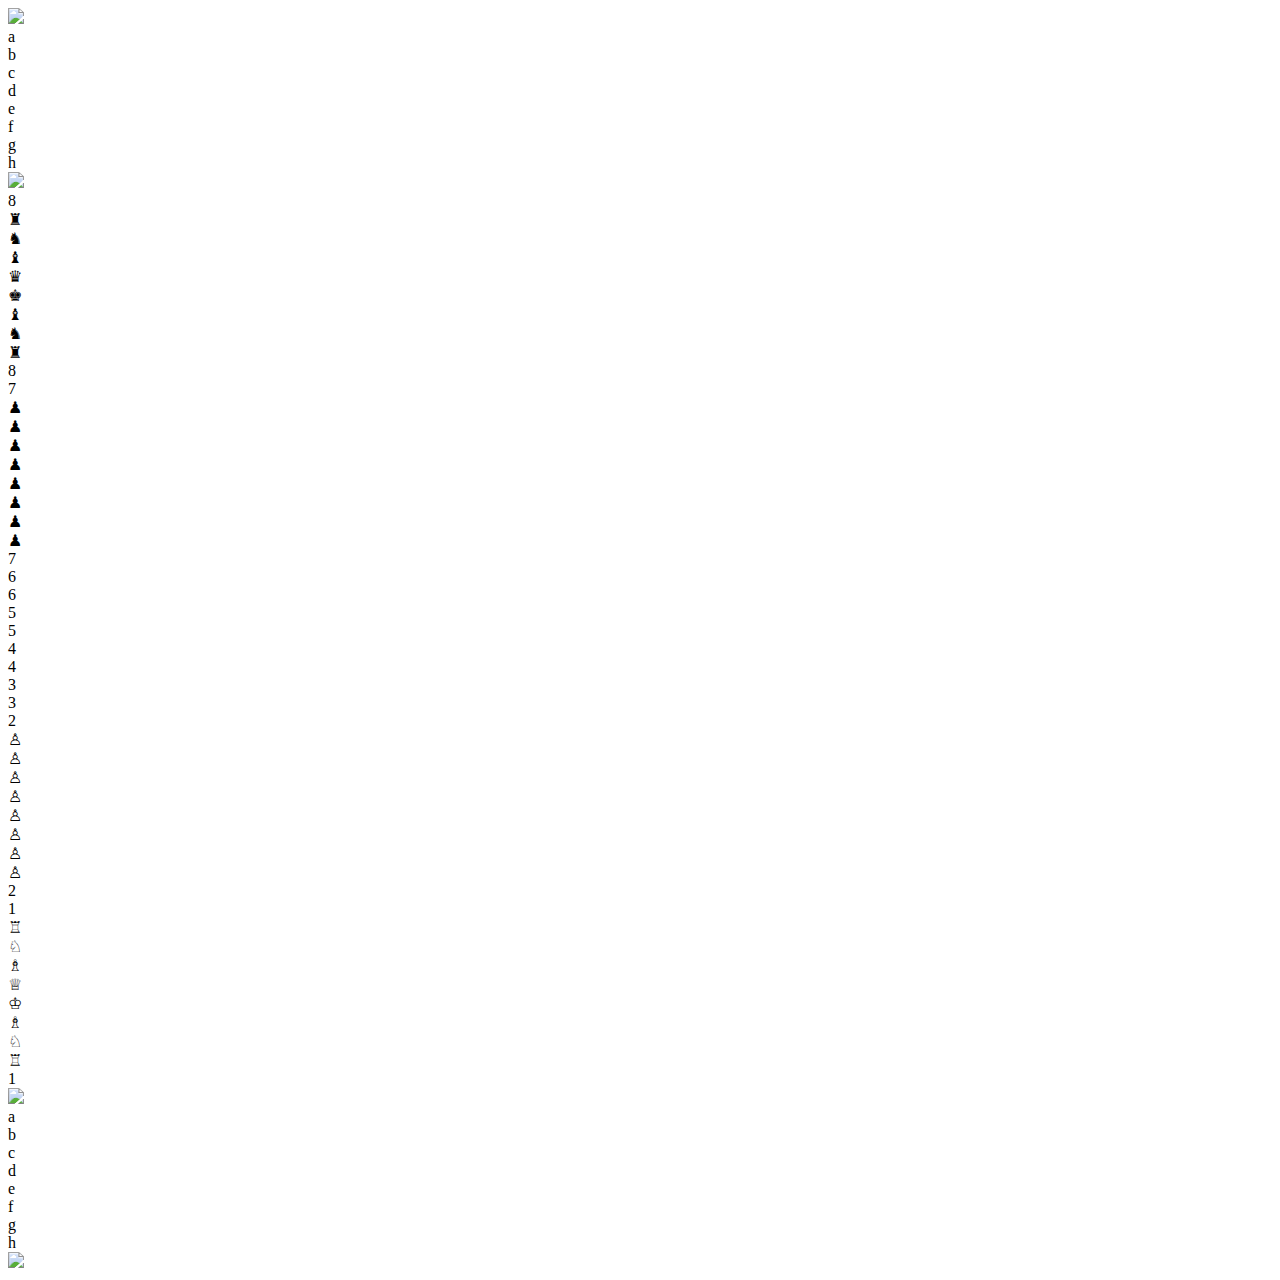
==== responsive_chessboard_(flex_and_grid)/grid.html @ 1c75ead1 "Create grid.html" ====
<!DOCTYPE html>
<html lang="en">
<head>
    <title>Chessboard using Grid</title>
    <meta charset="UTF-8">
    <meta name="viewport" content="width=device-width, initial-scale=1.0">
    <link rel="stylesheet" type="text/css" href="grid.css">
</head>
<body>
    <section class="chessboard">
        <div class="row">
            <div class="label color-black">
                <a href="/index.html"><img class="home" src="/images/home.png"></a>
            </div>
            <div class="label">a</div>
            <div class="label">b</div>
            <div class="label">c</div>
            <div class="label">d</div>
            <div class="label">e</div>
            <div class="label">f</div>
            <div class="label">g</div>
            <div class="label">h</div>
            <div class="label color-black">
                <a href="/index.html"><img class="home" src="/images/home.png"></a>
            </div>
        </div>

        <div class="row">
            <div class="label">8</div>
            <div class="square white">&#9820</div>
            <div class="square black">&#9822</div>
            <div class="square white">&#9821</div>
            <div class="square black">&#9819</div>
            <div class="square white">&#9818</div>
            <div class="square black">&#9821</div>
            <div class="square white">&#9822</div>
            <div class="square black">&#9820</div>
            <div class="label">8</div>
        </div>

        <div class="row">
            <div class="label">7</div>
            <div class="square black">&#9823</div>
            <div class="square white">&#9823</div>
            <div class="square black">&#9823</div>
            <div class="square white">&#9823</div>
            <div class="square black">&#9823</div>
            <div class="square white">&#9823</div>
            <div class="square black">&#9823</div>
            <div class="square white">&#9823</div>
            <div class="label">7</div>
        </div>

        <div class="row">
            <div class="label">6</div>
            <div class="square white"></div>
            <div class="square black"></div>
            <div class="square white"></div>
            <div class="square black"></div>
            <div class="square white"></div>
            <div class="square black"></div>
            <div class="square white"></div>
            <div class="square black"></div>
            <div class="label">6</div>
        </div>

        <div class="row">
            <div class="label">5</div>
            <div class="square black"></div>
            <div class="square white"></div>
            <div class="square black"></div>
            <div class="square white"></div>
            <div class="square black"></div>
            <div class="square white"></div>
            <div class="square black"></div>
            <div class="square white"></div>
            <div class="label">5</div>
        </div>

        <div class="row">
            <div class="label">4</div>
            <div class="square white"></div>
            <div class="square black"></div>
            <div class="square white"></div>
            <div class="square black"></div>
            <div class="square white"></div>
            <div class="square black"></div>
            <div class="square white"></div>
            <div class="square black"></div>
            <div class="label">4</div>
        </div>

        <div class="row">
            <div class="label">3</div>
            <div class="square black"></div>
            <div class="square white"></div>
            <div class="square black"></div>
            <div class="square white"></div>
            <div class="square black"></div>
            <div class="square white"></div>
            <div class="square black"></div>
            <div class="square white"></div>
            <div class="label">3</div>
        </div>

        <div class="row">
            <div class="label">2</div>
            <div class="square white">&#9817</div>
            <div class="square black">&#9817</div>
            <div class="square white">&#9817</div>
            <div class="square black">&#9817</div>
            <div class="square white">&#9817</div>
            <div class="square black">&#9817</div>
            <div class="square white">&#9817</div>
            <div class="square black">&#9817</div>
            <div class="label">2</div>
        </div>
        
        <div class="row">
            <div class="label">1</div>
            <div class="square black">&#9814</div>
            <div class="square white">&#9816</div>
            <div class="square black">&#9815</div>
            <div class="square white">&#9813</div>
            <div class="square black">&#9812</div>
            <div class="square white">&#9815</div>
            <div class="square black">&#9816</div>
            <div class="square white">&#9814</div>
            <div class="label">1</div>
        </div>

        <div class="row">
            <div class="label color-black">
                <a href="/index.html"><img class="home" src="/images/home.png"></a>
            </div>
            <div class="label">a</div>
            <div class="label">b</div>
            <div class="label">c</div>
            <div class="label">d</div>
            <div class="label">e</div>
            <div class="label">f</div>
            <div class="label">g</div>
            <div class="label">h</div>
            <div class="label color-black">
                <a href="/index.html"><img class="home" src="/images/home.png"></a>
            </div>
        </div>
    </section>
</body>
</html>
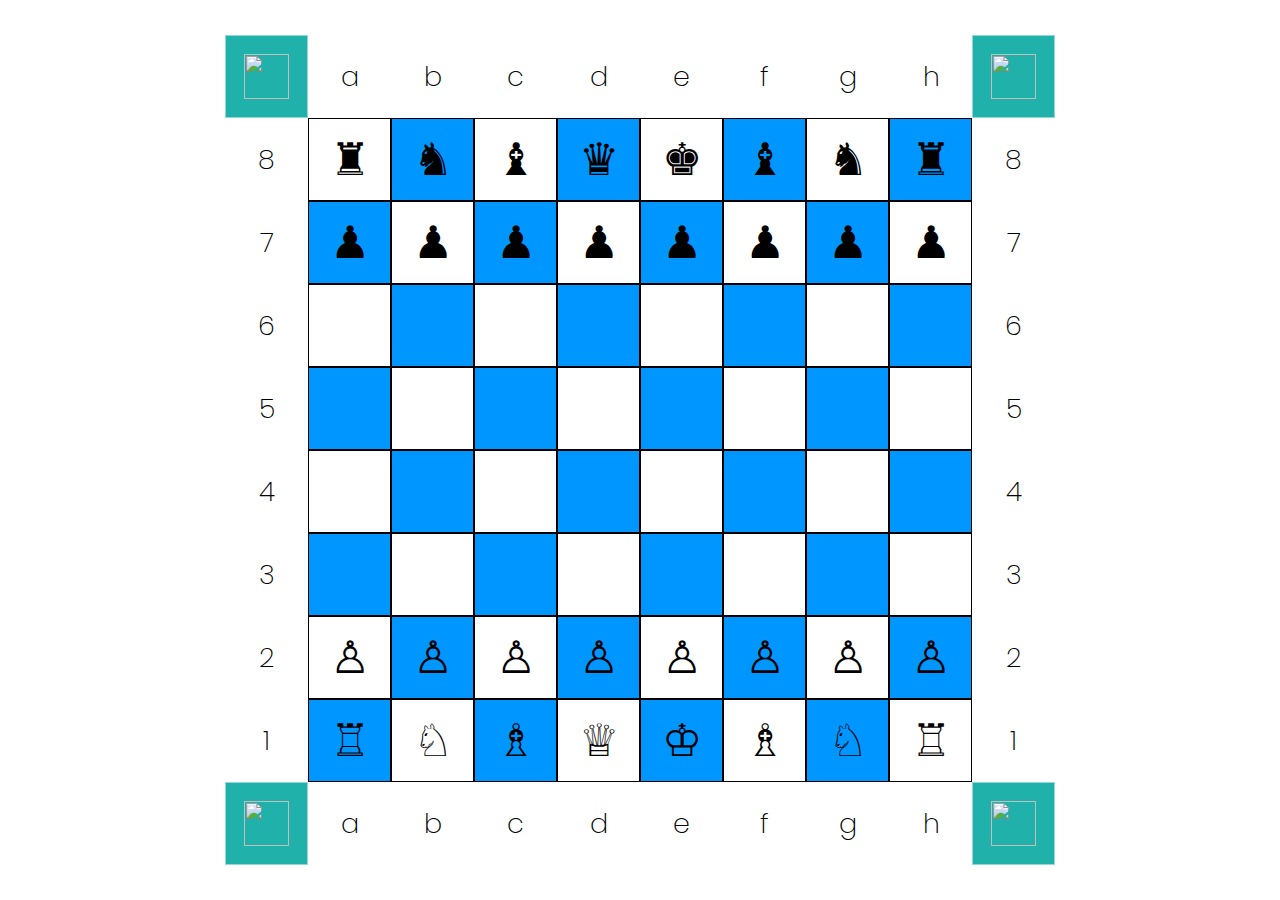
==== commit d22ea643: "Update grid.html" ====
--- a/responsive_chessboard_(flex_and_grid)/grid.html
+++ b/responsive_chessboard_(flex_and_grid)/grid.html
@@ -3,7 +3,7 @@
 <head>
     <title>Chessboard using Grid</title>
     <meta charset="UTF-8">
-    <meta name="viewport" content="width=device-width, initial-scale=1.0">
+    <meta name="viewport" content="width=device-width, initial-scale=1, maximum-scale=1, user-scalable=no">
     <link rel="stylesheet" type="text/css" href="grid.css">
 </head>
 <body>
--- a/responsive_chessboard_(flex_and_grid)/grid.css
+++ b/responsive_chessboard_(flex_and_grid)/grid.css
@@ -0,0 +1,79 @@
+@import url('https://fonts.googleapis.com/css2?family=Poppins:ital,wght@0,300;0,400;0,500;0,600;0,700;0,800;0,900;1,300;1,400;1,500;1,600;1,700;1,800;1,900&display=swap');
+
+body {
+    margin: 0;
+    background-image: url('/images/Chess\ Landing\ Page.png');
+    background-size: cover;
+    background-repeat: no-repeat;
+    height: 100vh;
+    display: flex;
+    justify-content: center;
+    align-items: center;
+    overflow-x: hidden;
+}
+
+.chessboard {
+    display: grid;
+    grid-template-columns: repeat(10, 1fr);
+    background-color: rgba(255, 255, 255, 0.5);
+    box-sizing: content-box;
+}
+
+.row {
+    display: contents;
+}
+
+.square {
+    height: 9vmin;
+    width: 9vmin;
+    display: flex;
+    align-items: center;
+    justify-content: center;
+    border: 0.1vmin solid black;
+    font-family: 'Poppins', sans-serif;
+    font-weight: 200;
+}
+
+.label {
+    height: 9vmin;
+    width: 9vmin;
+    max-height: 9vmin;
+    max-width: 9vmin;
+    display: flex;
+    align-items: center;
+    justify-content: center;
+    border: 0.1vmin solid rgba(255, 255, 255, 0.5);
+    font-family: 'Poppins', sans-serif;
+    font-weight: 200;
+    font-size: 3vmin;
+}
+
+.square {
+    font-size: 5vmin;
+    transition: transform 0.2s ease-in-out;
+}
+
+.square:hover {
+    transform: scale(1.09);
+    border-color: yellow;
+}
+
+.white {
+    background-color: white;
+}
+
+.black {
+    background-color: #0096FF;
+}
+
+.color-black {
+    background-color: lightseagreen;
+}
+
+.home {
+    display: flex;
+    align-items: center;
+    justify-content: center;
+    height: 5vmin;
+    width: 5vmin;
+}
